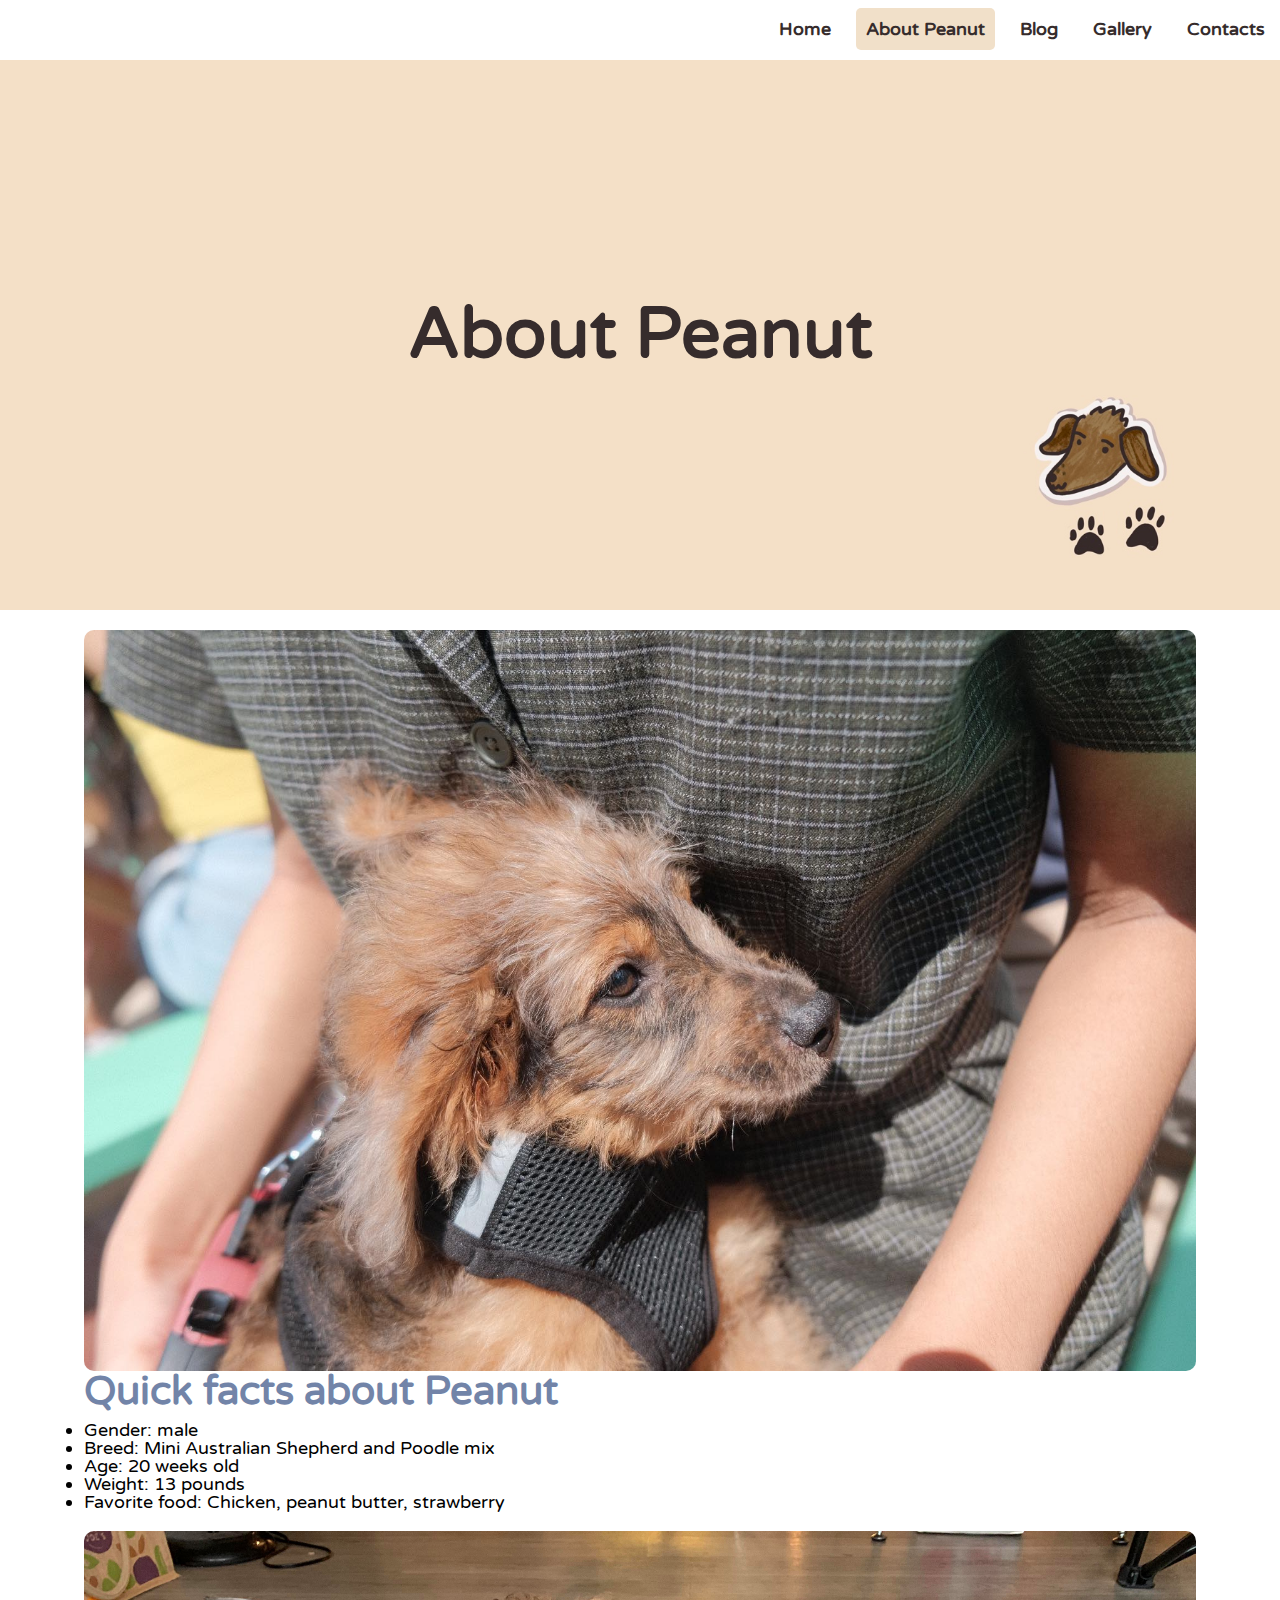
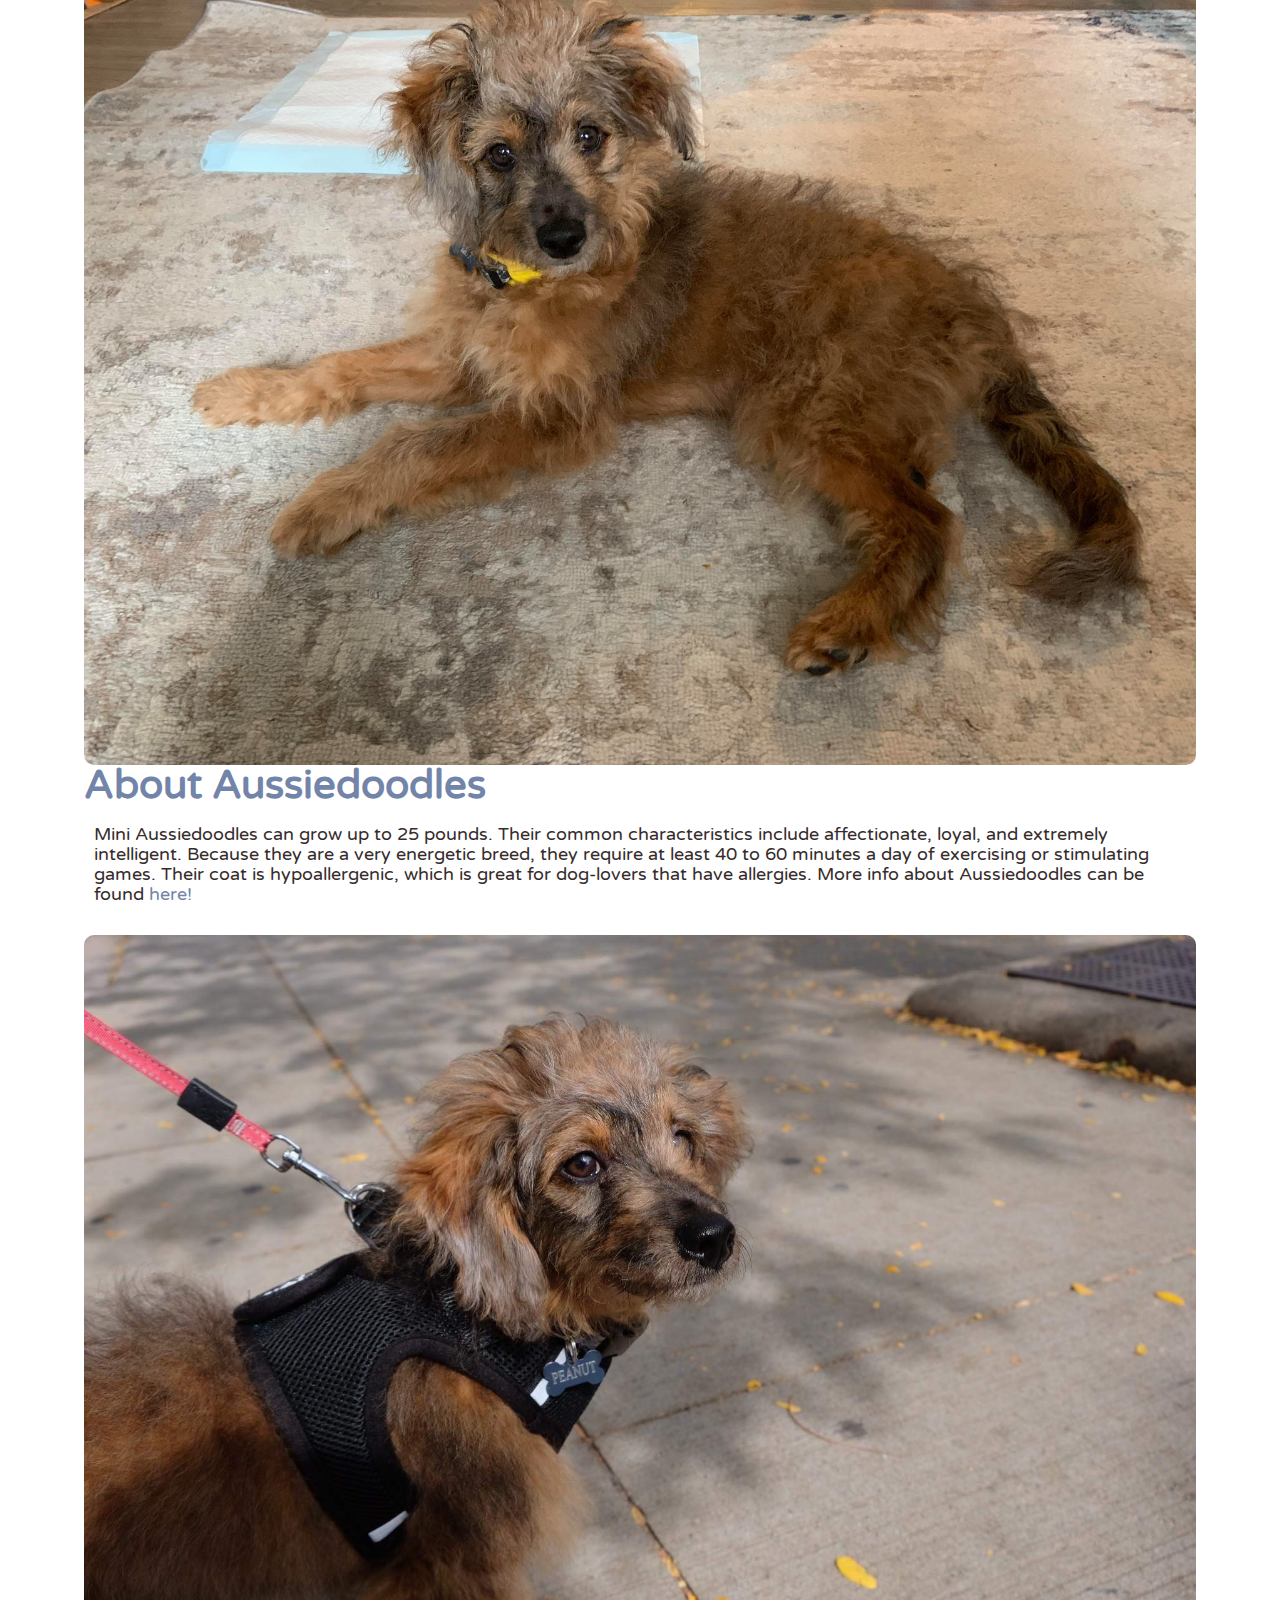
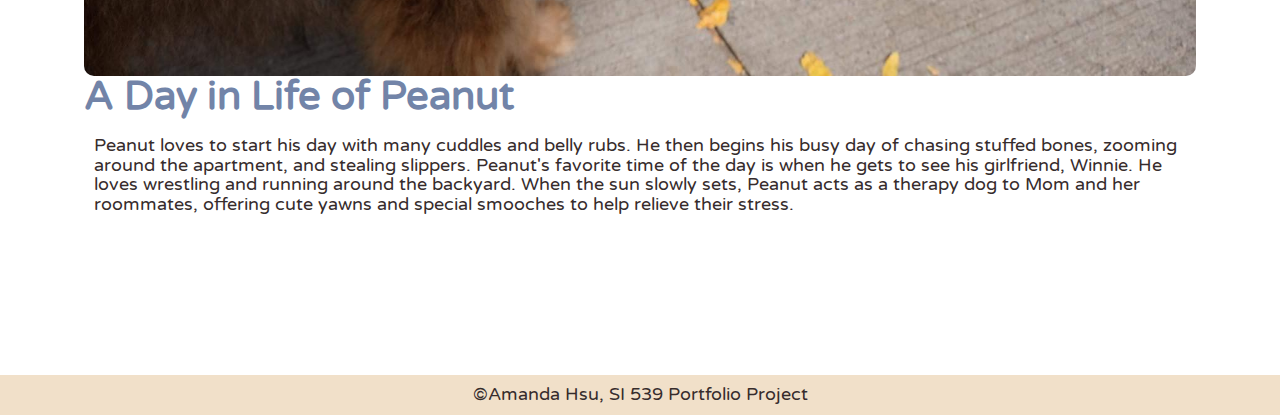
==== about.html @ 4d69609c "Add files via upload" ====
<!DOCTYPE html>
<html lang="en">
  <head>
    <meta charset="utf-8">
    <meta name="viewport" content="width=device-width, initial-scale=1.0">
    <link rel="stylesheet" type="text/css" href="css/html5reset.css">
    <link rel="stylesheet" type="text/css" href="css/style.css">
    <link href="https://fonts.googleapis.com/css2?family=Varela+Round&display=swap" rel="stylesheet">

   <title>About Peanut</title>
  </head>
  <body>
    <div class="skip"><a href="#main">Skip to Main Content</a></div>
    <div class="photo-gallery">
    <div class="nav">
      <nav>
        <ul class = "nav_links">
          <li><a href="index.html">Home</a></li>
          <li><a href="about.html" class = "active">About Peanut</a></li>
          <li><a href="blog.html">Blog</a></li>
          <li><a href="gallery.html">Gallery</a></li>
          <li><a href="contacts.html">Contacts</a></li>
        </ul>
      </nav>
    </div>
    <header class="parallax">
      <h1>About Peanut</h1>
    </header>
    <main id="main" class="about">
      <div id="one" class="card">
          <img src="images/about1.jpg" alt="A picture of Peanut in his harness">
          <h2>Quick facts about Peanut</h2>
          <ul>
            <li>Gender: male</li>
            <li>Breed: Mini Australian Shepherd and Poodle mix</li>
            <li>Age: 20 weeks old</li>
            <li>Weight: 13 pounds</li>
            <li>Favorite food: Chicken, peanut butter, strawberry</li>
          </ul>
        </div>
      <div id="two" class="card">
        <img src="images/about2.jpg" alt="A picture of Peanut lying on the rug">
        <h2>About Aussiedoodles</h2>
        <p>Mini Aussiedoodles can grow up to 25 pounds. Their common characteristics include affectionate, loyal, and extremely 
          intelligent. Because they are a very energetic breed, they require at least 40 to 60 minutes a day of exercising or
        stimulating games. Their coat is hypoallergenic, which is great for dog-lovers that have allergies. More info about 
      Aussiedoodles can be found <a class="web-link" href="https://www.petlandflorida.com/mini-aussiedoodle-a-puppy-youll-forever-love/" target="_blank">
        here!</a></p>
      </div>
      <div id="three" class="card">
        <img src="images/about3.jpg" alt="A picture of Peanut in the backyard with grass in his mouth">
        <h2>A Day in Life of Peanut</h2>
        <p>Peanut loves to start his day with many cuddles and belly rubs. He then begins his busy day of chasing stuffed bones, 
          zooming around the apartment, and stealing slippers. Peanut's favorite time of the day is when he gets to see his
        girlfriend, Winnie. He loves wrestling and running around the backyard. When the sun slowly sets, Peanut acts as a therapy
      dog to Mom and her roommates, offering cute yawns and special smooches to help relieve their stress.</p>
      </div>
    </main>
    <footer>
      <p>&copy;Amanda Hsu, SI 539 Portfolio Project</p>
    </footer>
  </div>
  </body>
</html>
---- css/style.css ----
html{
    scroll-behavior: smooth;
}

body{
    font-family: 'Varela Round', sans-serif;
    background-color: white;
    font-size: 18px;
    margin: 0;
    padding: 0;
    width: 100vw;
}

img {
    max-width: 100%;
    display: block;
}

h2, h3{
    font-family: 'Varela Round', sans-serif;
    font-weight: bold;
    padding-bottom: 10px;
}

p{
    padding: 10px;
    line-height: 1.1;
    color: #362C2C;
}

h1{
    font-size: 70px;
    text-align: center;
    margin: 0 auto;
    color: #362C2C;
}

h2{
    font-size: 40px;
    color: #7284A8;
}

nav{
    margin-top: 15px;
    position: absolute;
    top: right;
    right: 0;
}

nav ul{
    padding: 0;
    margin: 0;
}

nav li{
    display: inline-block;
    padding: 5px;
    
}

nav a{
    color: #362C2C;
    font-weight: bold;
    padding: 10px;
    border-radius: 5px;
    text-decoration: none;
}

nav a:hover, .active{
    color: #362C2C;
    background-color: #F1E0C9;
}

nav a:visited{
    color: #362C2C;
}

header{
    height: 100%;
    display: grid;
    grid-column: 1 / -1;
    grid-row: 2 / span 1;
    vertical-align: middle;
    grid-template-columns: 1fr;
    grid-template-rows: 1fr;
    align-items: center;
    background-position: center;
    background-size: cover;
}

.parallax{
    background-image: url("../images/banner.jpg");
}

footer{
    grid-column: 1 / -1;
    grid-row: 7 / span 1;
    text-align: center;
    background-color: #F1E0C9;

}

.skip a{
    background-color: white;
    left: 0;
    padding: 6px;
    position: absolute;
    top: -40px;
    -webkit-transition: top 1s ease-out;
    transition: top 1s ease-out;
    z-index: 1;
    text-decoration: none;
    color: black;
}

.skip a:focus{
    top: 0;
}

:focus{
    border: 2px solid black;
}

.photos{
    display: -ms-flexbox;
    -ms-flex-wrap: wrap;
    display: flex;
    flex-wrap: wrap;
    padding: 0 4px;
    grid-column: 2 / span 1;
    grid-row: 3 / span 4;
}

.photos img{
    -ms-flex: 100%;
    flex: 100%;
    max-width: 100%;
    margin-top: 8px;
    vertical-align: middle;
    width: 100%;
}

.photo-gallery{
    display: grid;
    grid-template-rows: 40px 550px 1fr 70px;
    grid-template-columns: 5% auto auto 5%;
    grid-gap: 20px;
    max-width: 100vw;
}

.nav{
    text-align: left;
    grid-column: 1 / -1;
    grid-row: 1 / span 1;
}

.events{
    display: grid;
    /*grid-template-rows: 1fr 1fr 1fr 1fr;*/
    grid-template-columns: 1fr;
    grid-gap: 20px;

    grid-column: 2 / span 2;
    grid-row: 3 / span 1;

}

.about{
    display: grid;
    /*grid-template-rows: 1fr 1fr 1fr 1fr;*/
    grid-template-columns: 1fr;
    grid-gap: 20px;

    grid-column: 2 / span 2;
    grid-row: 3 / span 1;
}

.contact-form {
    display: grid;
    grid-gap: 20px;
    grid-template-columns: 5% 1fr 5%;
    grid-template-rows: 40px 550px 1fr 100px;
}

.form {
  display: grid;
  grid-template-columns: 1fr;
  grid-template-rows: 1fr 2fr;

  grid-column: 2 / span 1;
  grid-row: 3 / span 1;
}

.card img{
    border-radius: 10px;
    
}

.info{
    color: black;
    margin-top: 20px;
}

#contact-info {
    grid-column: 1 / span 1;
    grid-row: 1 / span 1;
    margin-top: 40px;
    align-self: center;
    background-color: #362C2C;
    border-radius: 10px;
    padding: 30px;
    margin: 20px;
    color: #F1E0C9;
}

#contact-info p{
    margin-bottom: 15px;
}

.form-content {
    grid-column: 1 / span 1;
    grid-row: 2 / span 1;
    background-color: #362C2C;
    color: #F1E0C9;
    padding: 20px;
    border-radius: 10px;
}

.web-link{
    text-decoration: none;
    color: #7284A8;
}



/*.web_link, a:visited{
    text-decoration: none;
    color: #7284A8;
}

.web_link, a:hover{
    color: #465672;
}*/

#form-title{
    text-align: left;
    padding-left: 0px;
    padding-bottom: 40px;
    padding-top: 40px;
}

.events #first {
    grid-column: 1 / span 1;
    grid-row: 1 / span 1;
}
.events #second {
    grid-column: 1 / span 1;
    grid-row: 2 / span 1;
}
.events #third {
    grid-column: 1 / span 1;
    grid-row: 3 / span 1;
}
.events #fourth {
    grid-column: 1 / span 1;
    grid-row: 4 / span 1;
}

.about #one {
    grid-column: 1 / span 1;
    grid-row: 1 / span 1;
}
.about #two {
    grid-column: 1 / span 1;
    grid-row: 2 / span 1;
}
.about #three {
    grid-column: 1 / span 1;
    grid-row: 3 / span 1;
}
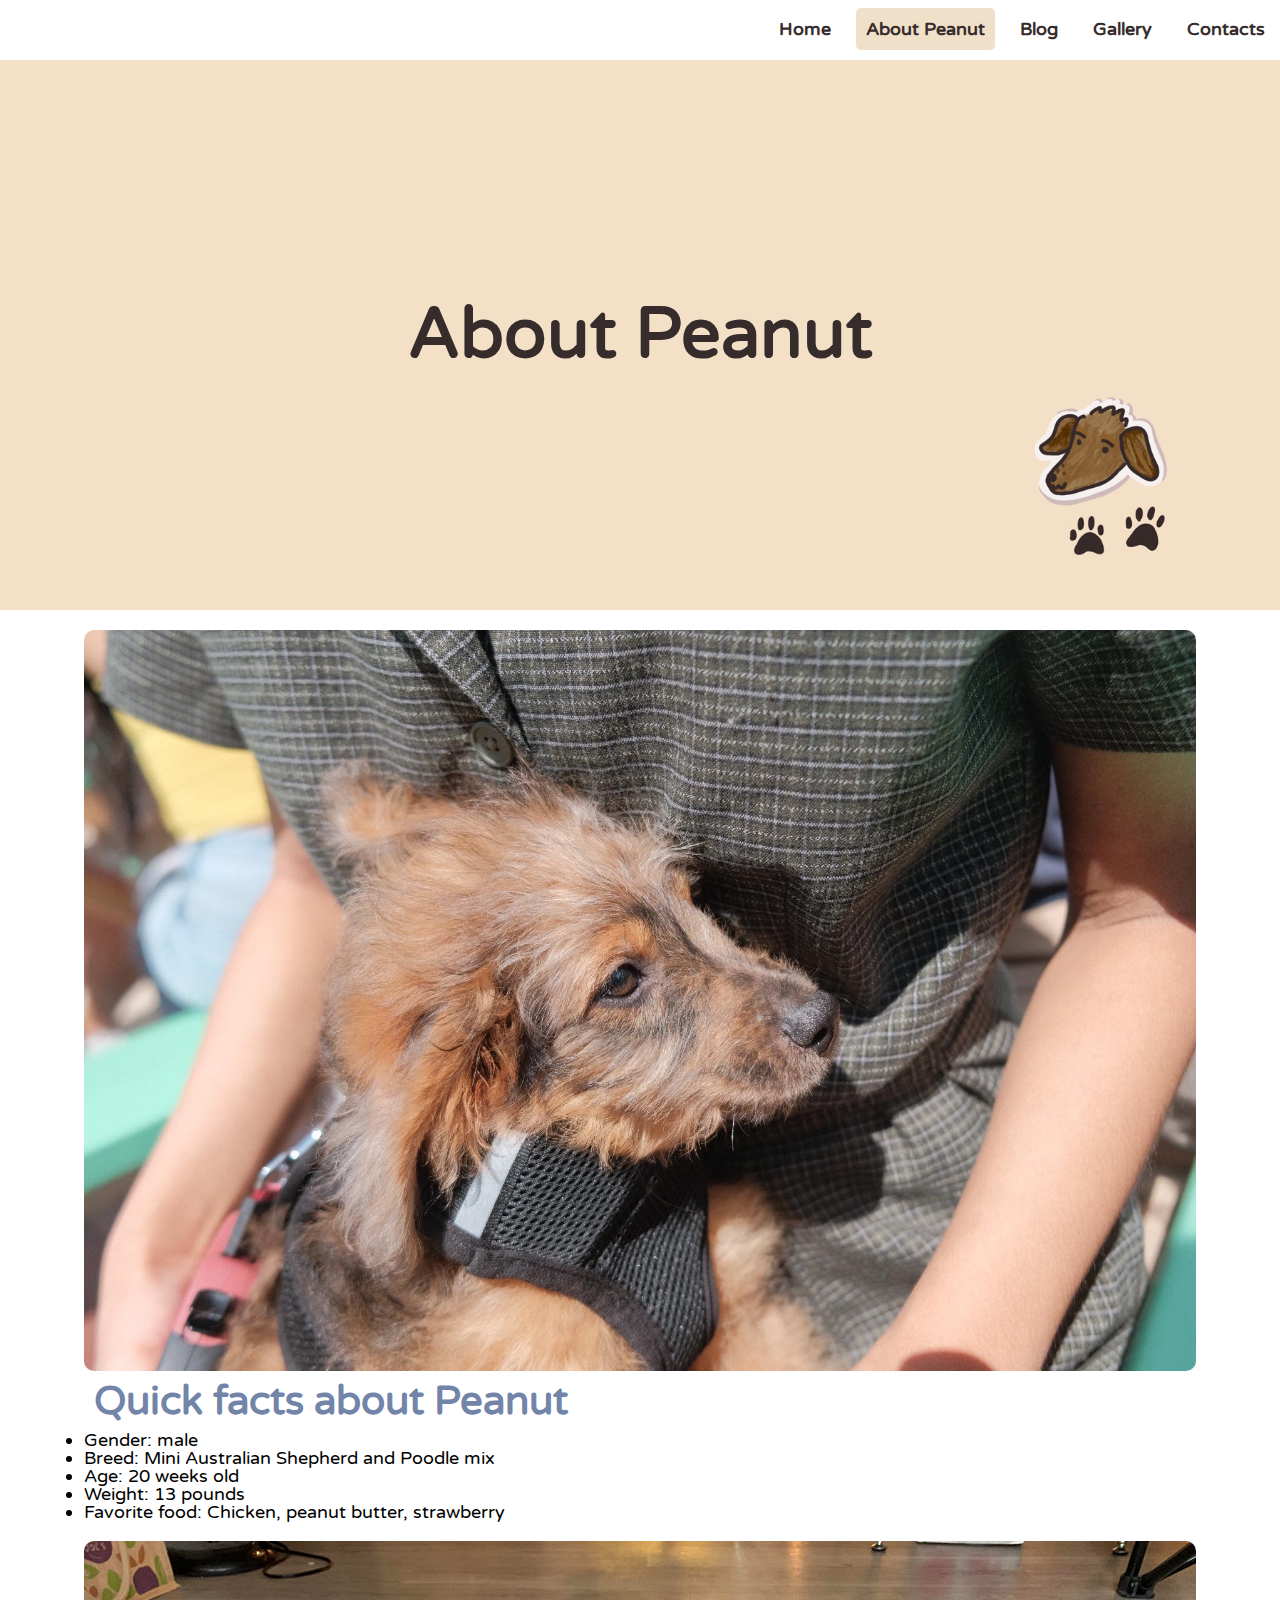
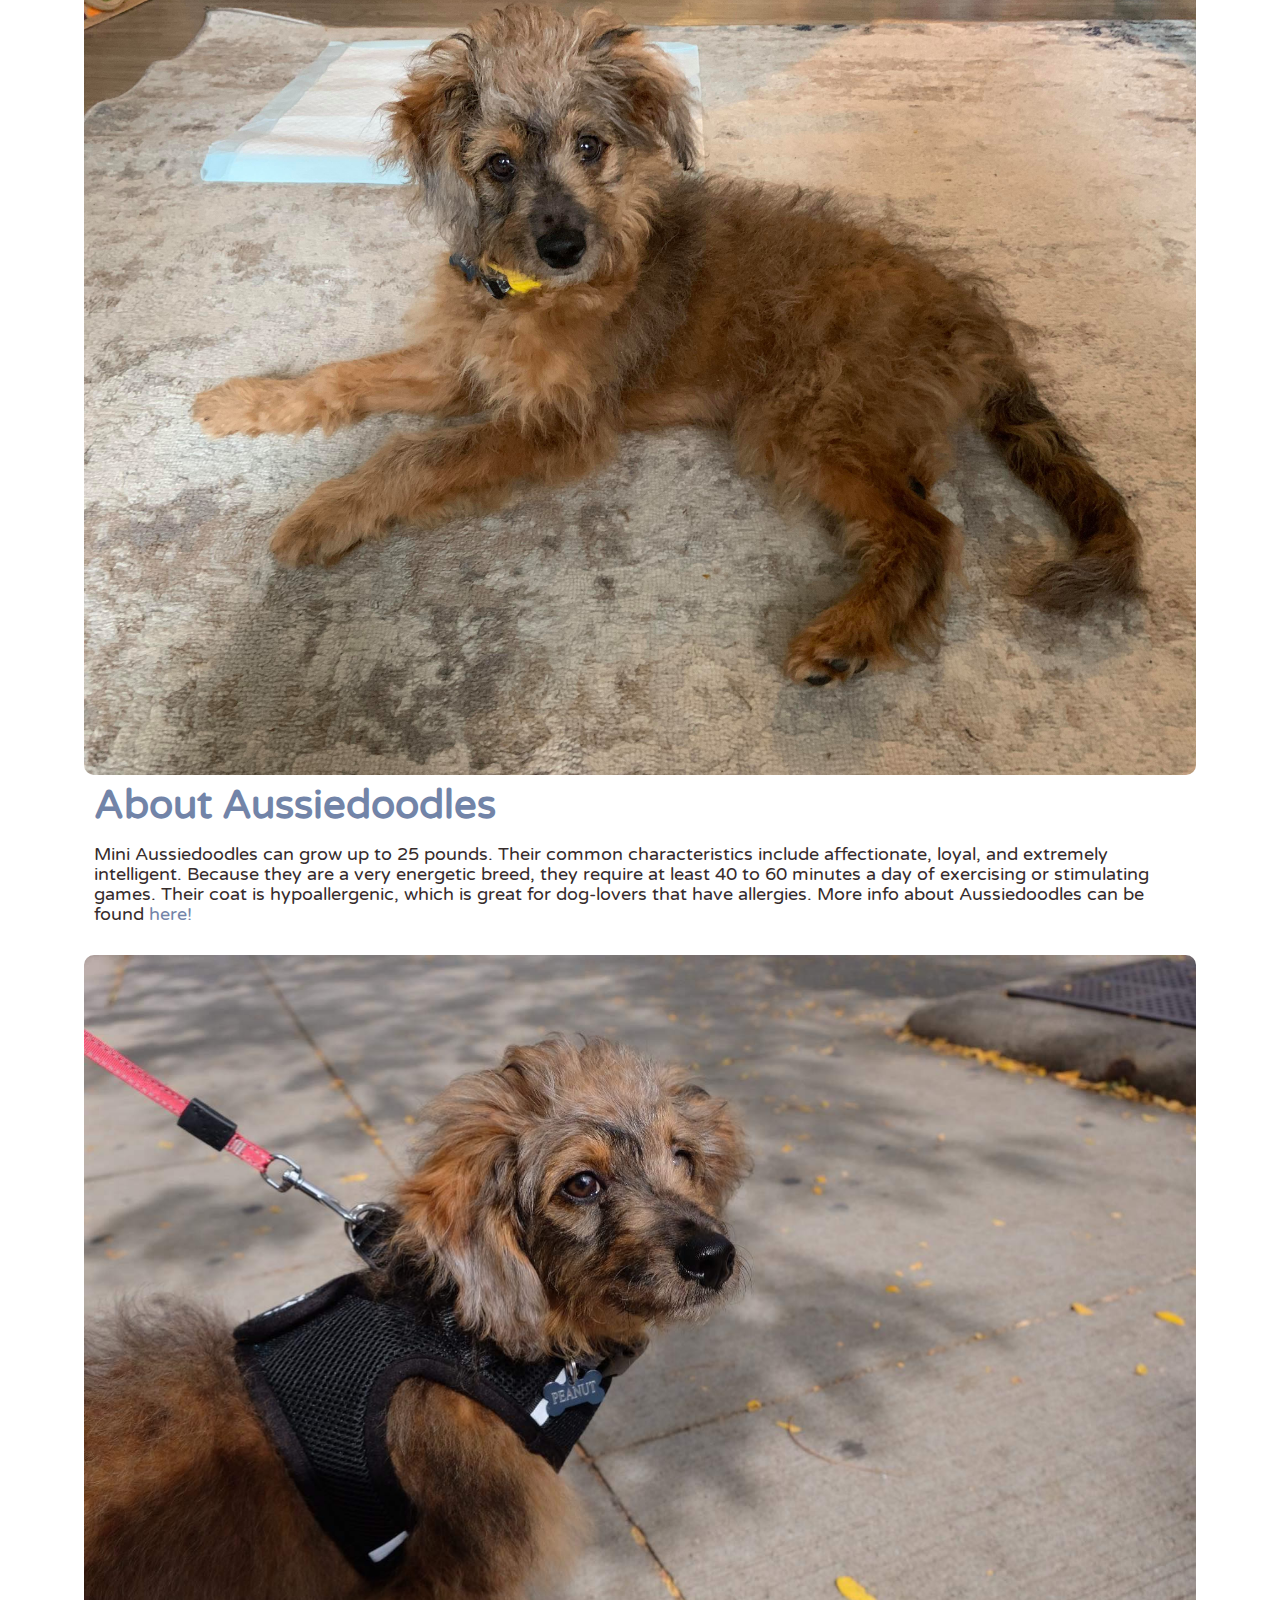
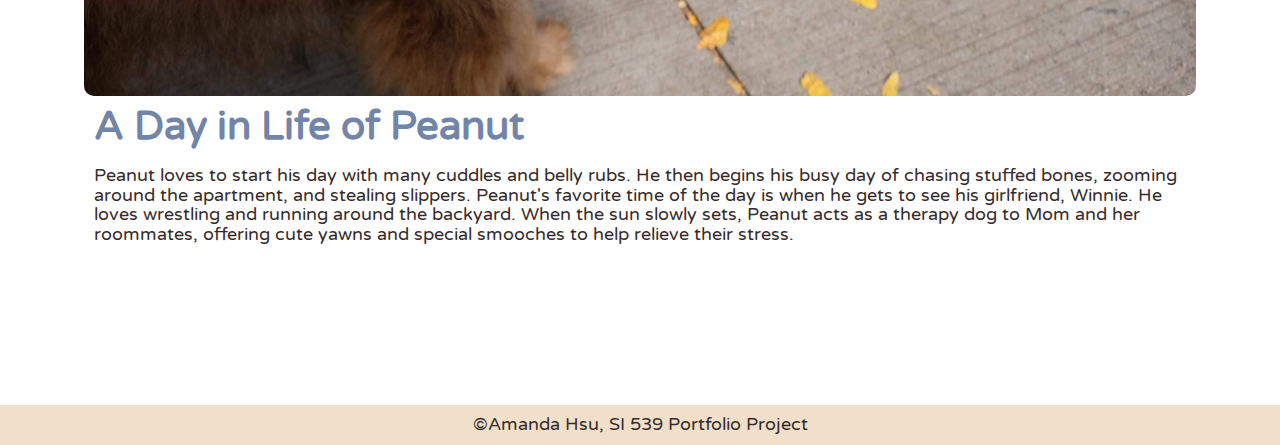
==== commit af417ae1: "Fixed home page picture layout" ====
--- a/about.html
+++ b/about.html
@@ -7,7 +7,7 @@
     <link rel="stylesheet" type="text/css" href="css/style.css">
     <link href="https://fonts.googleapis.com/css2?family=Varela+Round&display=swap" rel="stylesheet">
 
-   <title>About Peanut</title>
+    <title>About Peanut</title>
   </head>
   <body>
     <div class="skip"><a href="#main">Skip to Main Content</a></div>
--- a/css/style.css
+++ b/css/style.css
@@ -14,12 +14,13 @@
 img {
     max-width: 100%;
     display: block;
+    
 }
 
 h2, h3{
     font-family: 'Varela Round', sans-serif;
     font-weight: bold;
-    padding-bottom: 10px;
+    padding: 10px;
 }
 
 p{
@@ -43,11 +44,12 @@
 nav{
     margin-top: 15px;
     position: absolute;
-    top: right;
+    top: 0;
     right: 0;
 }
 
 nav ul{
+    list-style-type: none;
     padding: 0;
     margin: 0;
 }
@@ -90,6 +92,10 @@
 
 .parallax{
     background-image: url("../images/banner.jpg");
+    background-position: center center;
+    
+
+    
 }
 
 footer{
@@ -98,6 +104,29 @@
     text-align: center;
     background-color: #F1E0C9;
 
+}
+
+input[type=text], select, textarea {
+    width: 100%;
+    padding: 12px;
+    border: 1px solid #ccc;
+    border-radius: 4px;
+    box-sizing: border-box;
+    margin-top: 6px;
+    margin-bottom: 16px;
+    resize: vertical;
+}
+input[type=submit] {
+    background-color: #F1E0C9;
+    color: #362C2C;
+    padding: 12px 20px;
+    border: none;
+    border-radius: 4px;
+    cursor: pointer;
+}
+
+#message{
+    height: 200px;
 }
 
 .skip a{
@@ -122,8 +151,8 @@
 }
 
 .photos{
-    display: -ms-flexbox;
-    -ms-flex-wrap: wrap;
+    /*display: -ms-flexbox;
+    -ms-flex-wrap: wrap;*/
     display: flex;
     flex-wrap: wrap;
     padding: 0 4px;
@@ -132,7 +161,7 @@
 }
 
 .photos img{
-    -ms-flex: 100%;
+    /*-ms-flex: 100%;*/
     flex: 100%;
     max-width: 100%;
     margin-top: 8px;
@@ -156,21 +185,26 @@
 
 .events{
     display: grid;
-    /*grid-template-rows: 1fr 1fr 1fr 1fr;*/
     grid-template-columns: 1fr;
-    grid-gap: 20px;
-
+    grid-template-rows: 1fr 1fr 1fr 1fr;
+    grid-gap: 20px;
     grid-column: 2 / span 2;
     grid-row: 3 / span 1;
-
 }
 
 .about{
     display: grid;
-    /*grid-template-rows: 1fr 1fr 1fr 1fr;*/
     grid-template-columns: 1fr;
     grid-gap: 20px;
 
+    grid-column: 2 / span 2;
+    grid-row: 3 / span 1;
+}
+
+.outings{
+    display: grid;
+    grid-template-columns: 1fr;
+    grid-gap: 20px;
     grid-column: 2 / span 2;
     grid-row: 3 / span 1;
 }
@@ -232,7 +266,6 @@
 }
 
 
-
 /*.web_link, a:visited{
     text-decoration: none;
     color: #7284A8;
@@ -249,7 +282,7 @@
     padding-top: 40px;
 }
 
-.events #first {
+/*.events #first {
     grid-column: 1 / span 1;
     grid-row: 1 / span 1;
 }
